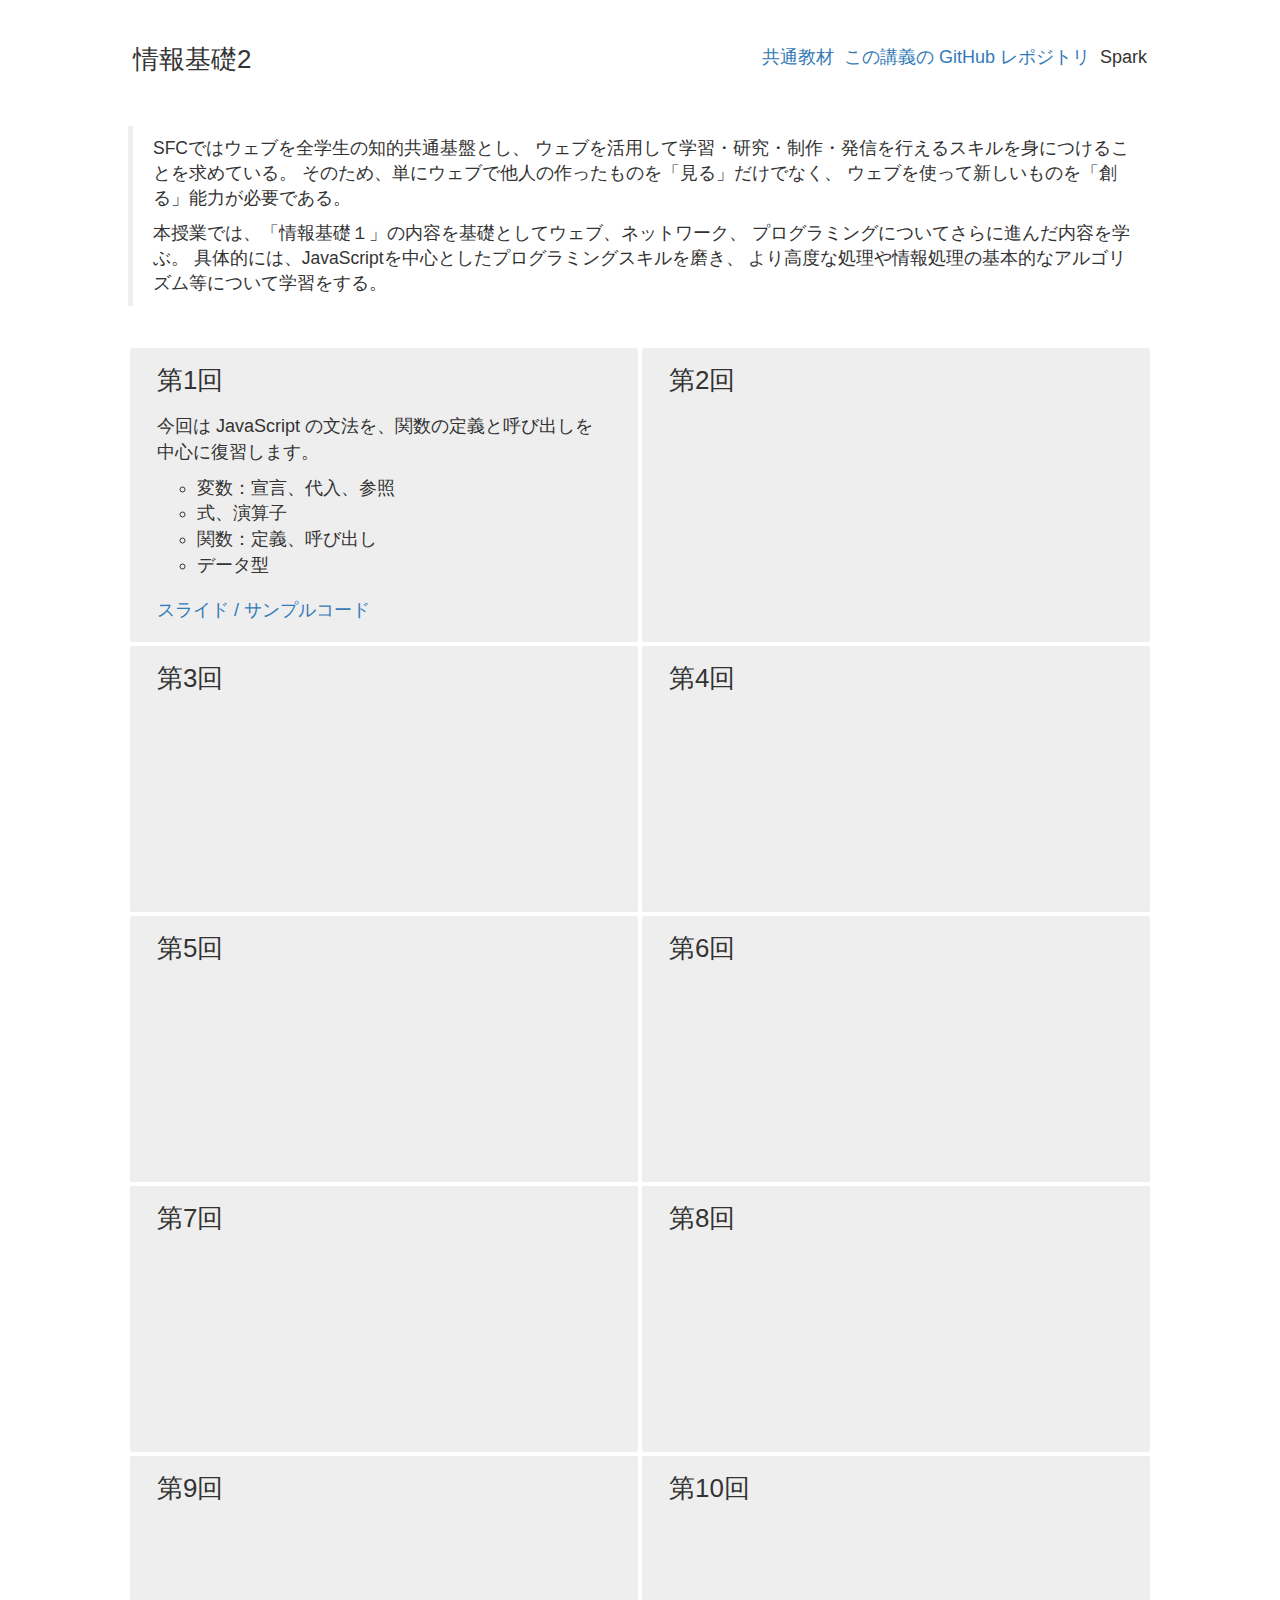
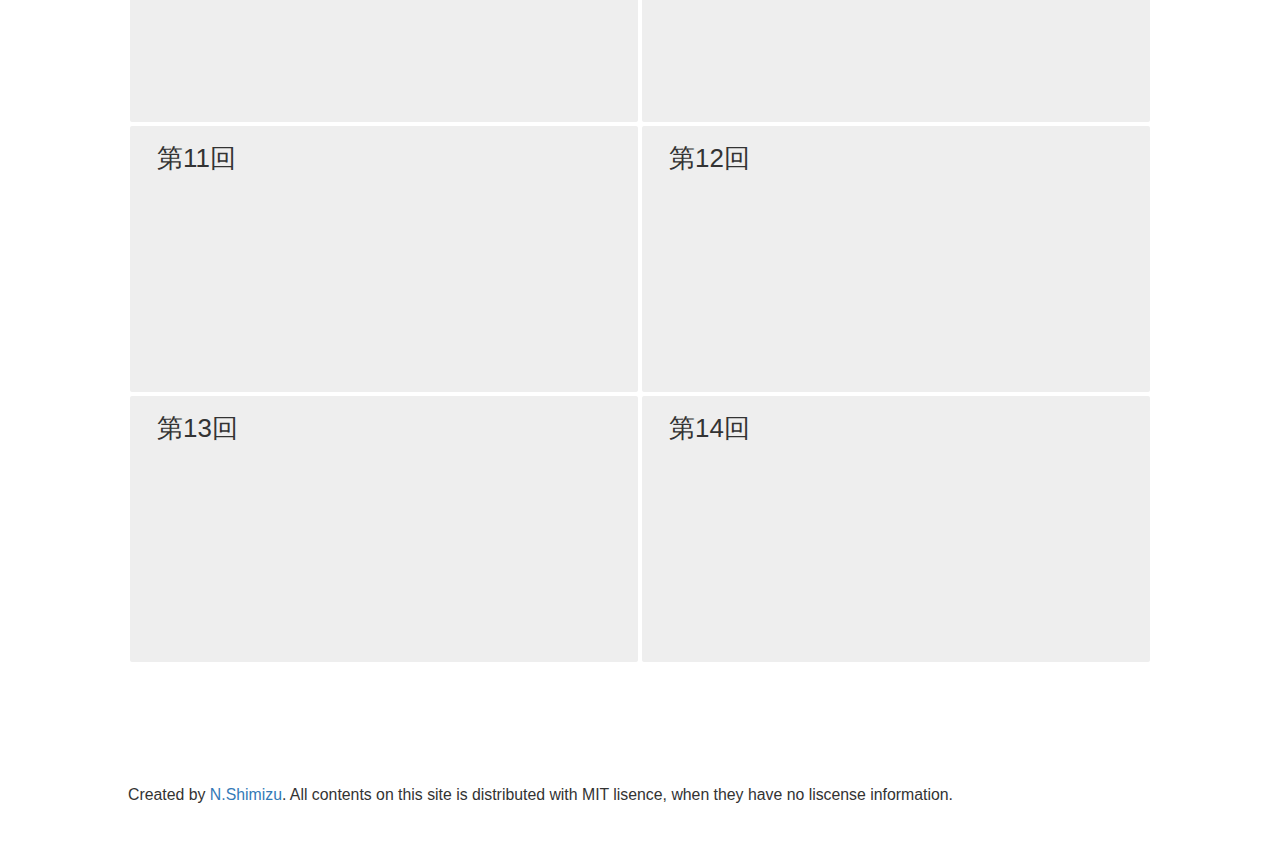
==== index.html @ 1fa98dc8 "initial commit" ====
<!doctypeE html>
<html lang="ja">
  <head>
    <meta charset="utf-8">
    <meta http-equiv="X-UA-Compatible" content="IE=edge">
    <meta name="viewport" content="width=device-width, initial-scale=1">
    <meta name="description" content="慶應義塾大学湘南藤沢キャンパスで清水が担当している講義、情報基礎2の講義サイトです。">
    <meta name="author" content="N.Shimizu">
    <title>情報基礎2</title>

    <link rel="stylesheet" href="https://maxcdn.bootstrapcdn.com/bootstrap/3.3.5/css/bootstrap.min.css">
    <link rel="stylesheet" href="css/ronpro2015f.css">
  </head>

  <body>
    <article>
      <header>
        <h1>情報基礎2</h1>
        <nav>
          <ul>
            <li><a href="https://ipl.sfc.keio.ac.jp/text/info2-2015-9">共通教材</a></li>
            <li><a href="https://github.com/ronpro2015s/">この講義の GitHub レポジトリ</a></li>
            <li>Spark</li>
          </ul>
        </nav>
      </header>
      <section>
        <blockquote>
          <p>
            SFCではウェブを全学生の知的共通基盤とし、
            ウェブを活用して学習・研究・制作・発信を行えるスキルを身につけることを求めている。
            そのため、単にウェブで他人の作ったものを「見る」だけでなく、
            ウェブを使って新しいものを「創る」能力が必要である。
          </p>
          <p>
            本授業では、「情報基礎１」の内容を基礎としてウェブ、ネットワーク、
            プログラミングについてさらに進んだ内容を学ぶ。
            具体的には、JavaScriptを中心としたプログラミングスキルを磨き、
            より高度な処理や情報処理の基本的なアルゴリズム等について学習をする。
          </p>
         </blockquote>
      <section id="slides">
        <ul data-role="slide-list">
          <li>
            <h3 id="lecture01">第1回</h3>
            <p>
              今回は JavaScript の文法を、関数の定義と呼び出しを中心に復習します。
            </p>
            <ul>
              <li>変数：宣言、代入、参照</li>
              <li>式、演算子</li>
              <li>関数：定義、呼び出し</li>
              <li>データ型</li>
            </ul>
            <nav>
              <a href="01/">スライド</a>
              <a href="https://github.com/ronpro2015f/lecture01/">サンプルコード</a>
            </nav>
          </li>
          <li><h3 id="lecture02">第2回</h3></li>
          <li><h3 id="lecture03">第3回</h3></li>
          <li><h3 id="lecture04">第4回</h3></li>
          <li><h3 id="lecture05">第5回</h3></li>
          <li><h3 id="lecture06">第6回</h3></li>
          <li><h3 id="lecture07">第7回</h3></li>
          <li><h3 id="lecture08">第8回</h3></li>
          <li><h3 id="lecture09">第9回</h3></li>
          <li><h3 id="lecture10">第10回</h3></li>
          <li><h3 id="lecture11">第11回</h3></li>
          <li><h3 id="lecture12">第12回</h3></li>
          <li><h3 id="lecture13">第13回</h3></li>
          <li><h3 id="lecture14">第14回</h3></li>
        </ul>
      </section>
      <footer>
        <p>
          Created by <a id="https://github.com/chikoski/">N.Shimizu</a>.
          All contents on this site is distributed with MIT lisence, when they have no liscense information.
        </p>
      </footer>
    </article>
  </body>
</html>
---- css/ronpro2015f.css ----
body{
  font-size: 18px;
}
article{
  max-width: 1024px;
  margin: 4rem auto;
}
header{
  display: flex;
  align-items: flex-start;
}
header > h1{
  font-size: 144%;
  margin: .5rem;
  flex-grow: 2;
}
header > nav >ul {
  display: flex;
  flex-grow: 1;
}
header > nav > ul > li{
  display: block;
  margin: .5rem;
  list-style: none;  
}
section{
  margin: 4rem 0;
}
h3{
  font-size: 144%;
  margin: 0;
  margin-bottom: 2rem;
}
[data-role=slide-list]{
  padding-left: 0;  
  display: flex;
  flex-wrap: wrap;
}
[data-role=slide-list] > li{
  display: block;
  box-sizing: border-box;
  list-style: none;
  width: 50%;
  min-height: 15em;
  margin: 0;
  padding: 1em 1.5em;
  border: solid 2px white;
  border-radius: 4px;
  background-color: #eee;
}
[data-role=slide-list] > li nav{
  margin-top: 2rem;
}
[data-role=slide-list] > li nav a:after{
  content: "/";
  margin-left: .5rem;
}
[data-role=slide-list] > li nav a:last-child:after{
  content: "";
}
footer{
  font-size: 88%;
  margin-top: 12rem;
}
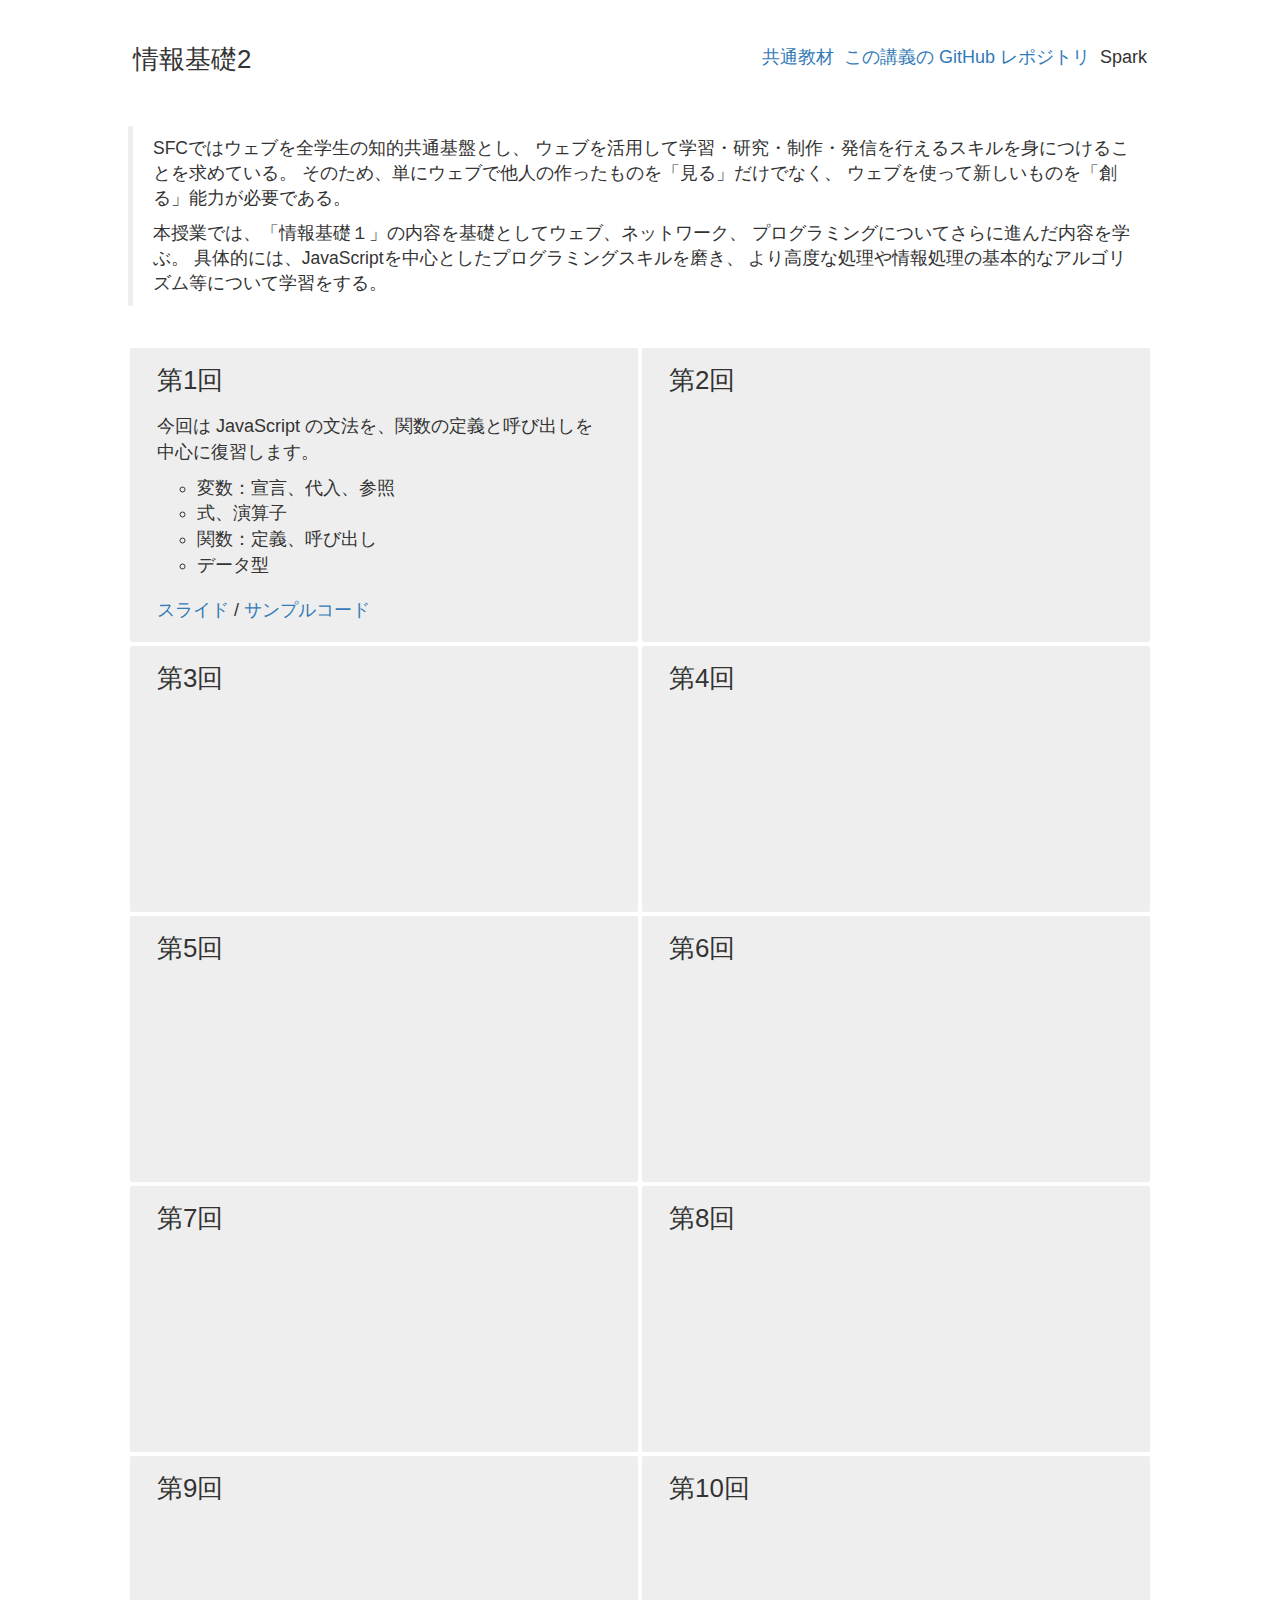
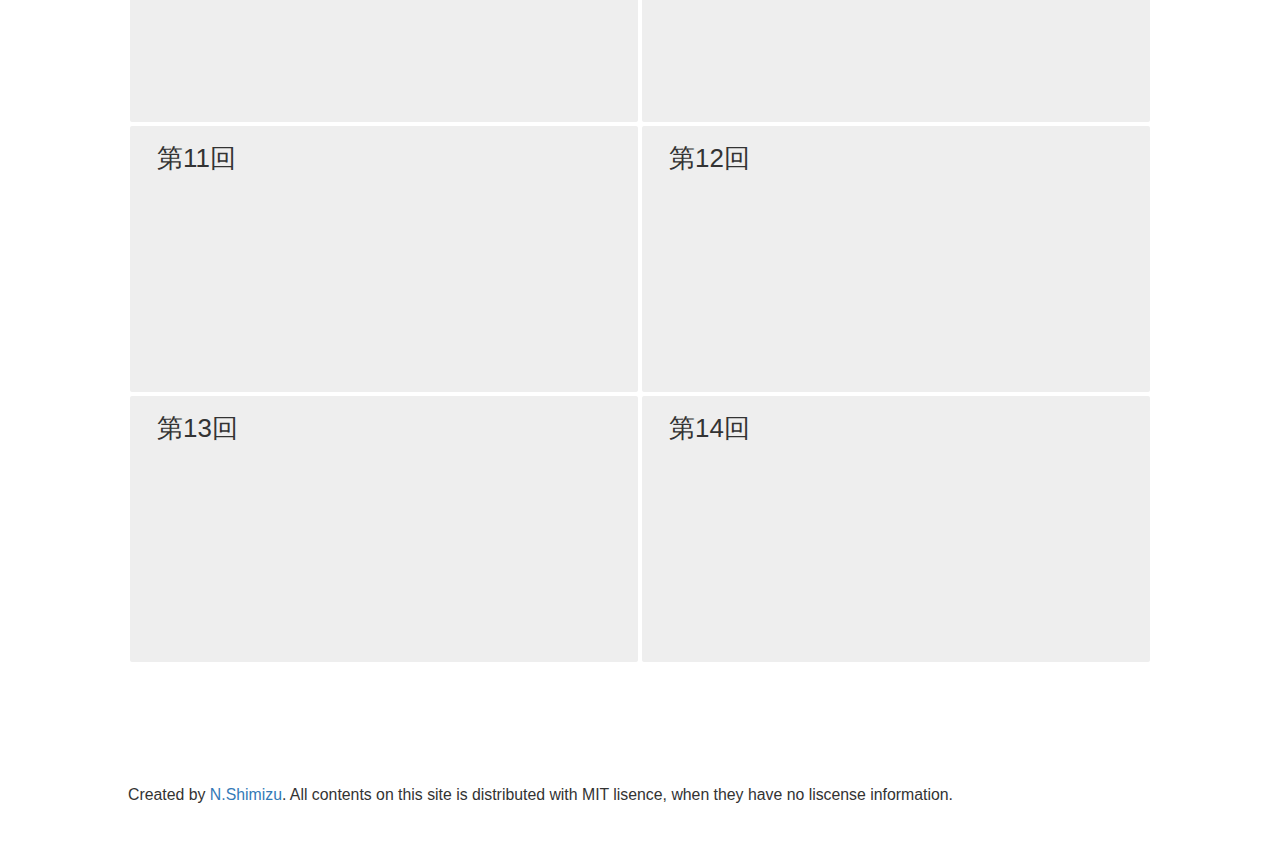
==== commit 5c22f273: "各講義資料へのナビゲーションの記法を変更" ====
--- a/index.html
+++ b/index.html
@@ -53,8 +53,10 @@
               <li>データ型</li>
             </ul>
             <nav>
-              <a href="01/">スライド</a>
-              <a href="https://github.com/ronpro2015f/lecture01/">サンプルコード</a>
+              <ul>
+                <li><a href="01/">スライド</a></li>
+                <li><a href="https://github.com/ronpro2015f/lecture01/">サンプルコード</a></li>
+              </ul>
             </nav>
           </li>
           <li><h3 id="lecture02">第2回</h3></li>
--- a/css/ronpro2015f.css
+++ b/css/ronpro2015f.css
@@ -51,11 +51,23 @@
 [data-role=slide-list] > li nav{
   margin-top: 2rem;
 }
-[data-role=slide-list] > li nav a:after{
+[data-role=slide-list] > li nav > ul{
+  padding-left: 0;
+  display: flex;
+}
+[data-role=slide-list] > li nav > ul > li{
+  display: block;
+  list-style: none;
+  margin-left: .5rem;
+}
+[data-role=slide-list] > li nav > ul > li:first-child{
+  margin-left: 0;
+}
+[data-role=slide-list] > li nav li:after{
   content: "/";
   margin-left: .5rem;
 }
-[data-role=slide-list] > li nav a:last-child:after{
+[data-role=slide-list] > li nav li:last-child:after{
   content: "";
 }
 footer{
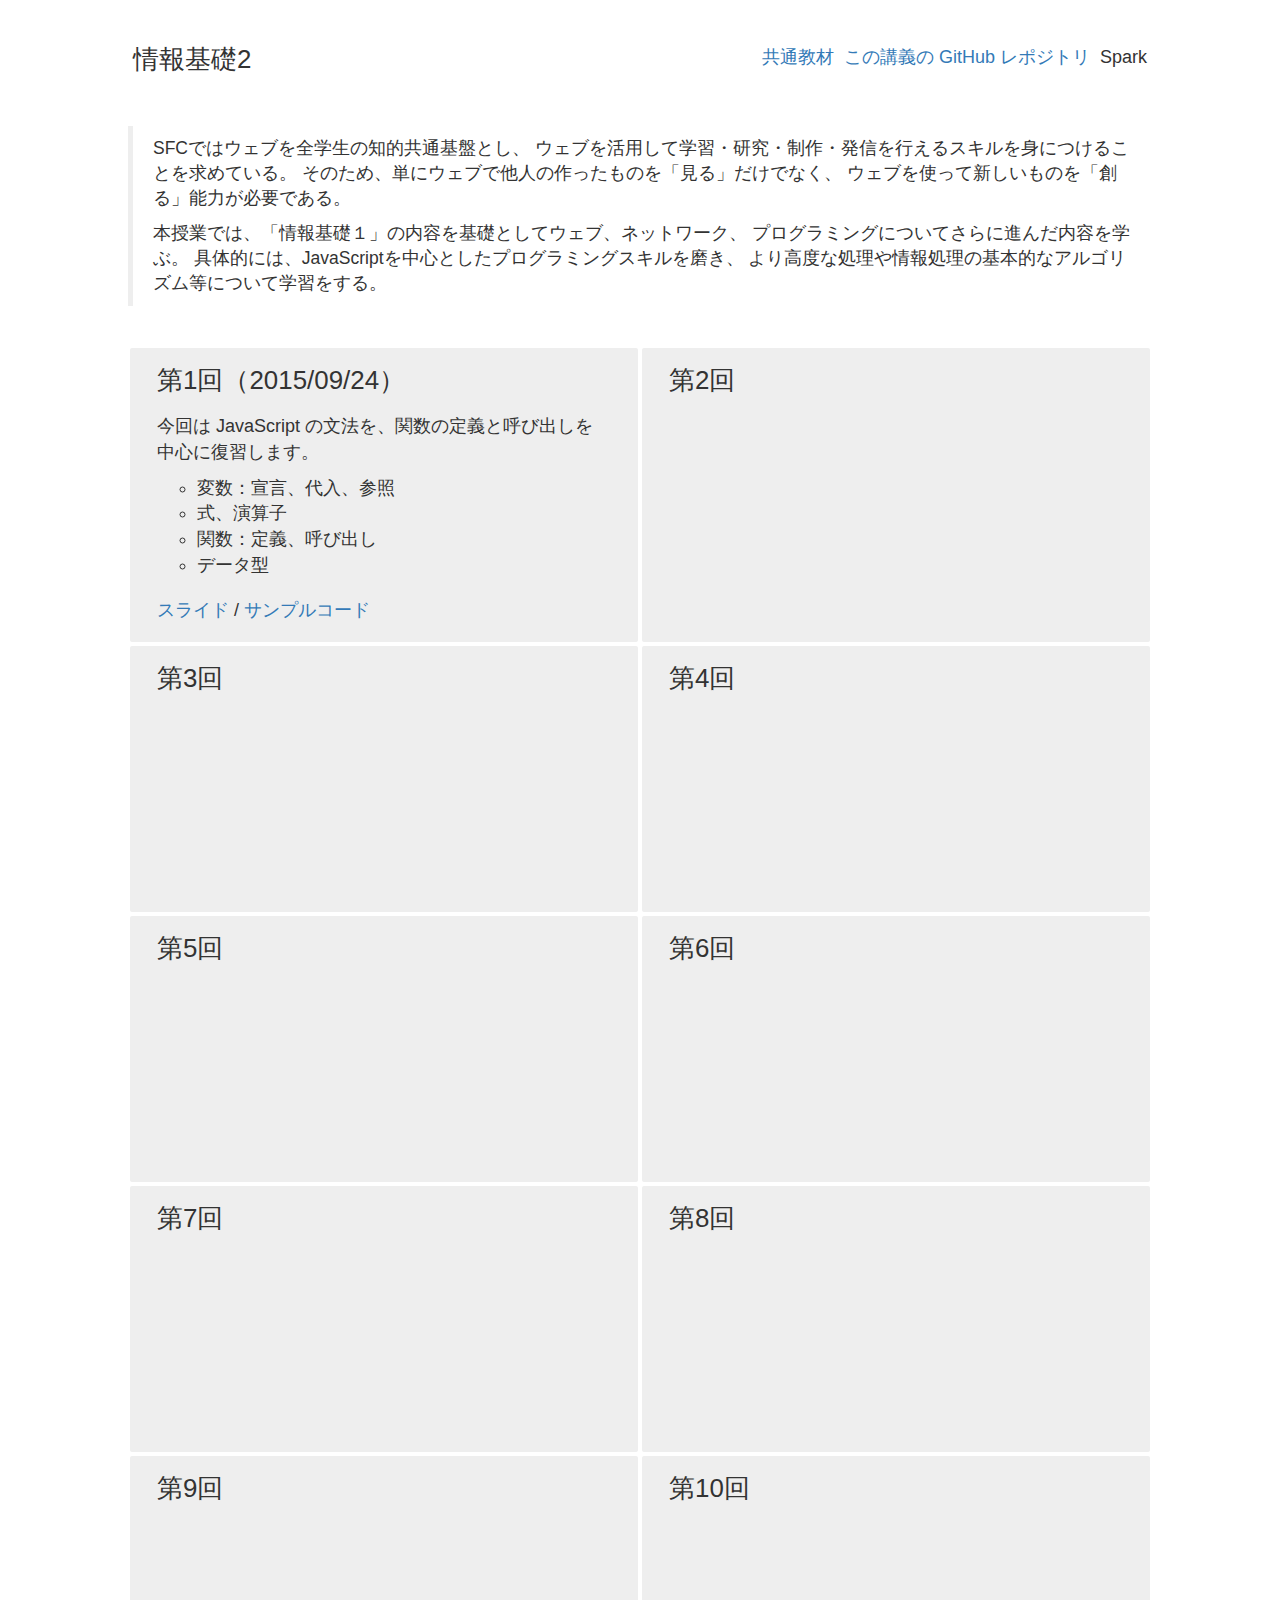
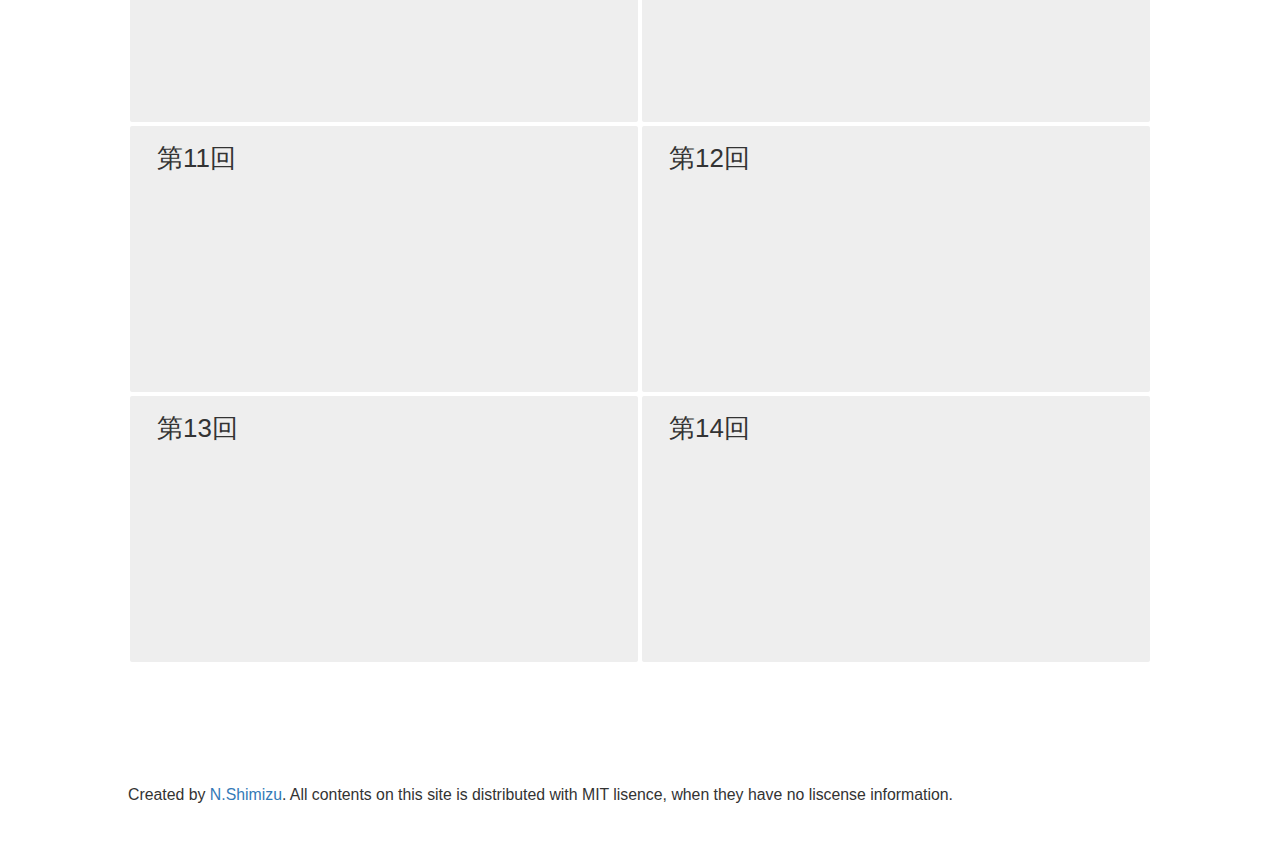
==== commit 38a2179e: "日付を追加" ====
--- a/index.html
+++ b/index.html
@@ -42,7 +42,7 @@
       <section id="slides">
         <ul data-role="slide-list">
           <li>
-            <h3 id="lecture01">第1回</h3>
+            <h3 id="lecture01">第1回（2015/09/24）</h3>
             <p>
               今回は JavaScript の文法を、関数の定義と呼び出しを中心に復習します。
             </p>
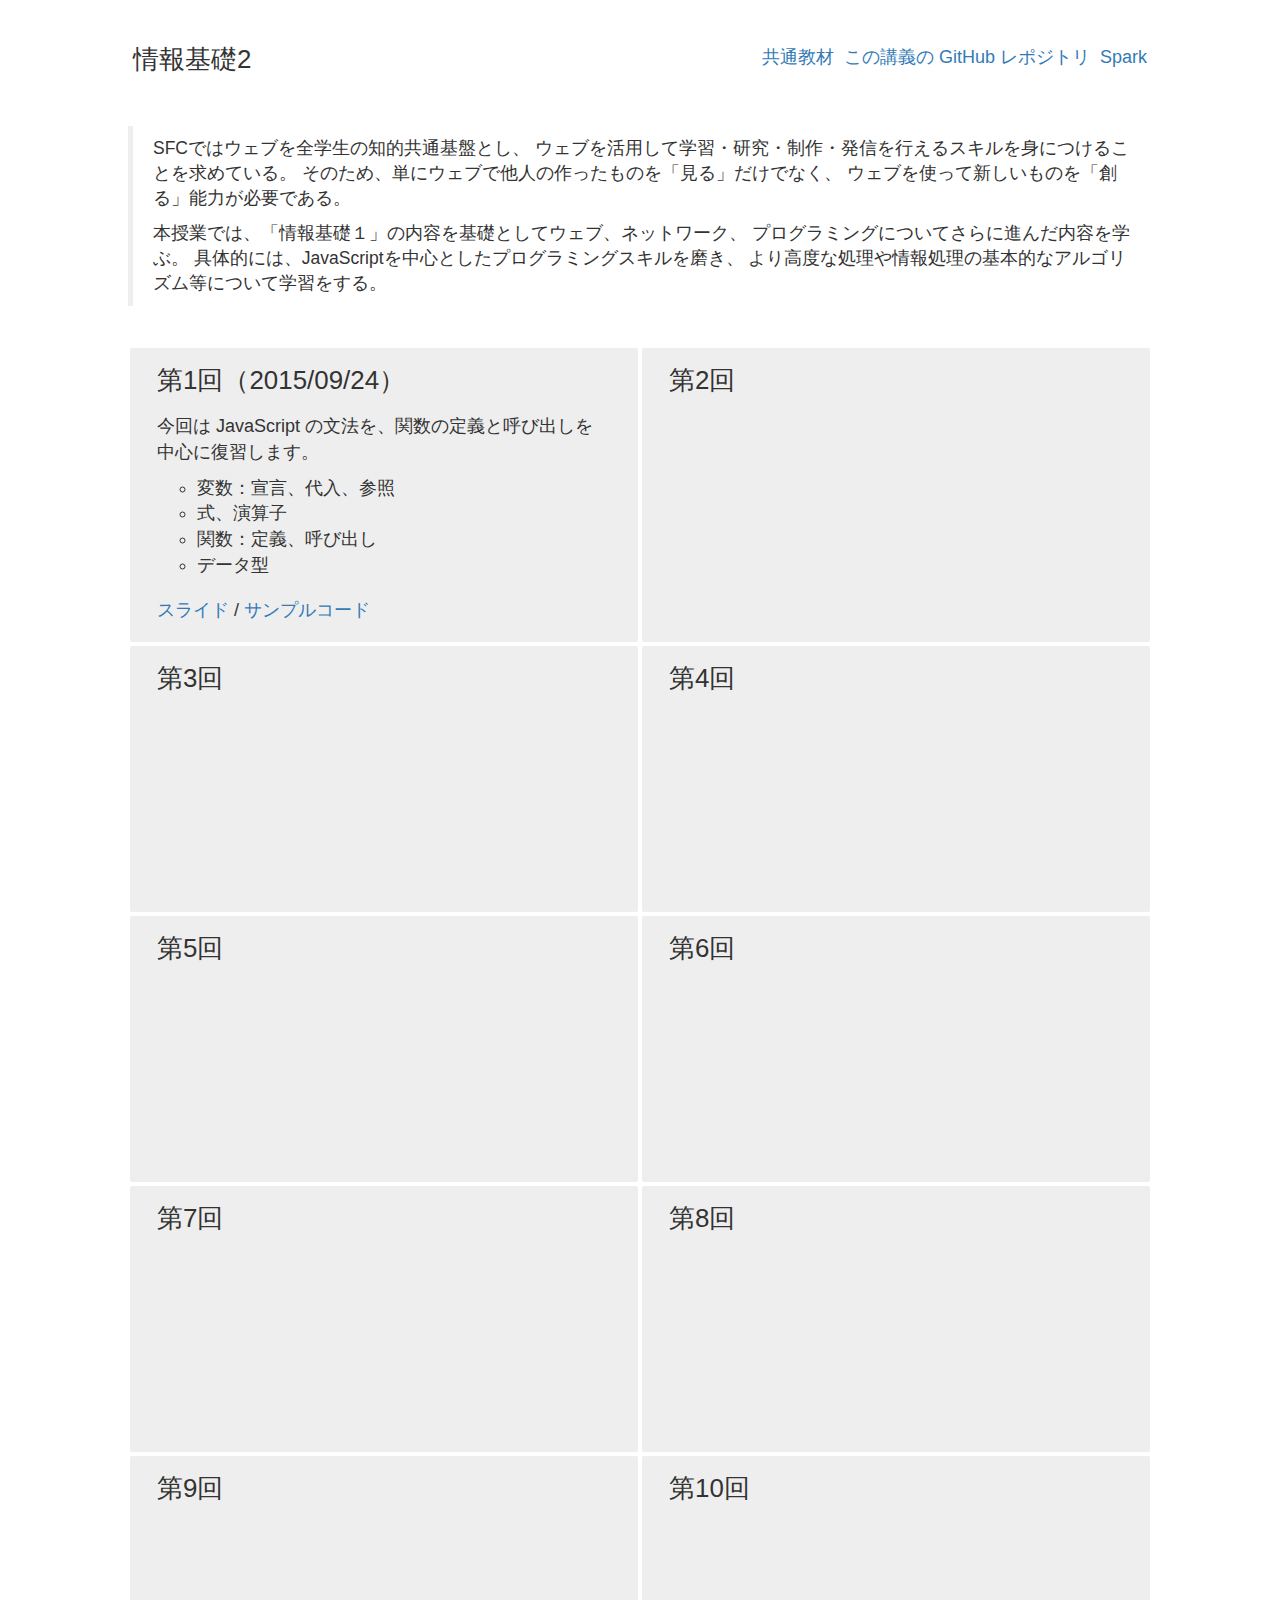
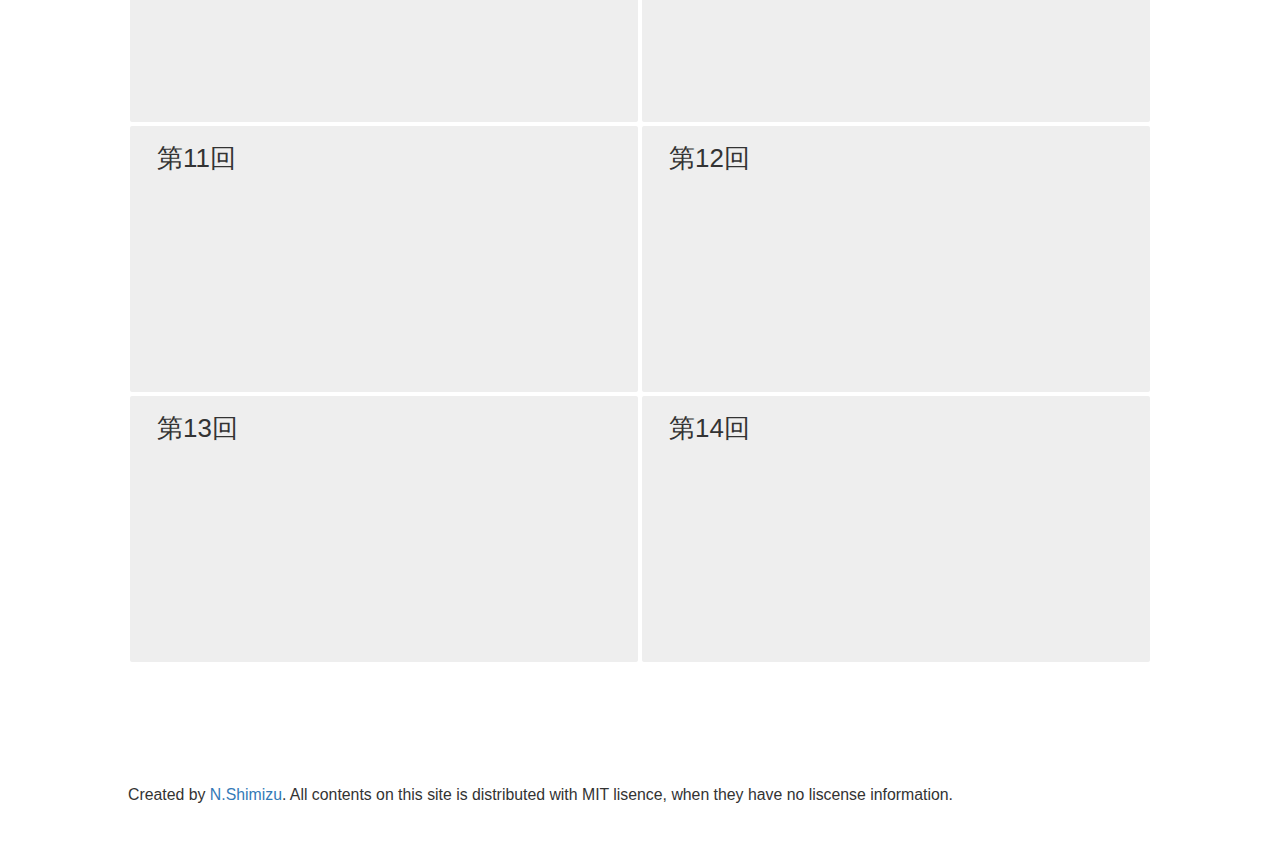
==== commit eea9a6bc: "Sparkへのリンクを追加" ====
--- a/index.html
+++ b/index.html
@@ -20,7 +20,7 @@
           <ul>
             <li><a href="https://ipl.sfc.keio.ac.jp/text/info2-2015-9">共通教材</a></li>
             <li><a href="https://github.com/ronpro2015s/">この講義の GitHub レポジトリ</a></li>
-            <li>Spark</li>
+            <li><a href="https://web.ciscospark.com/">Spark</a></li>
           </ul>
         </nav>
       </header>
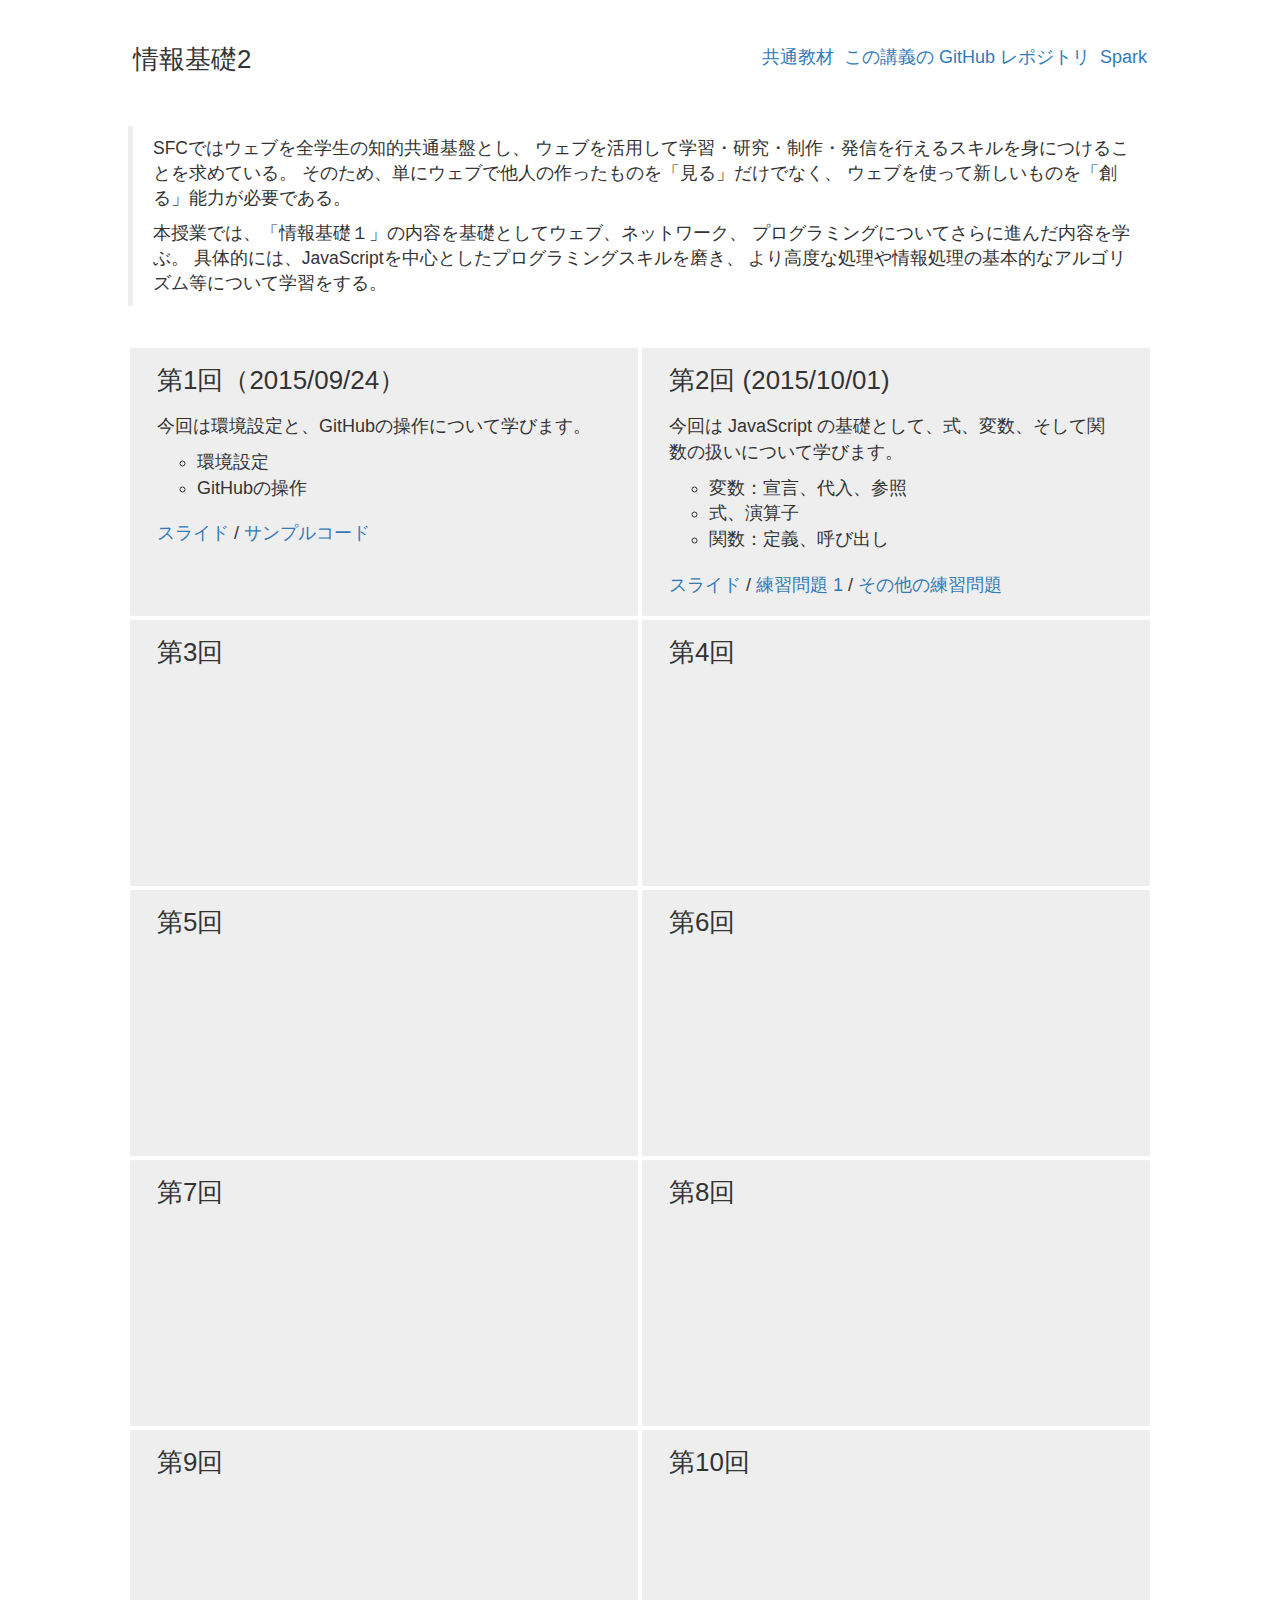
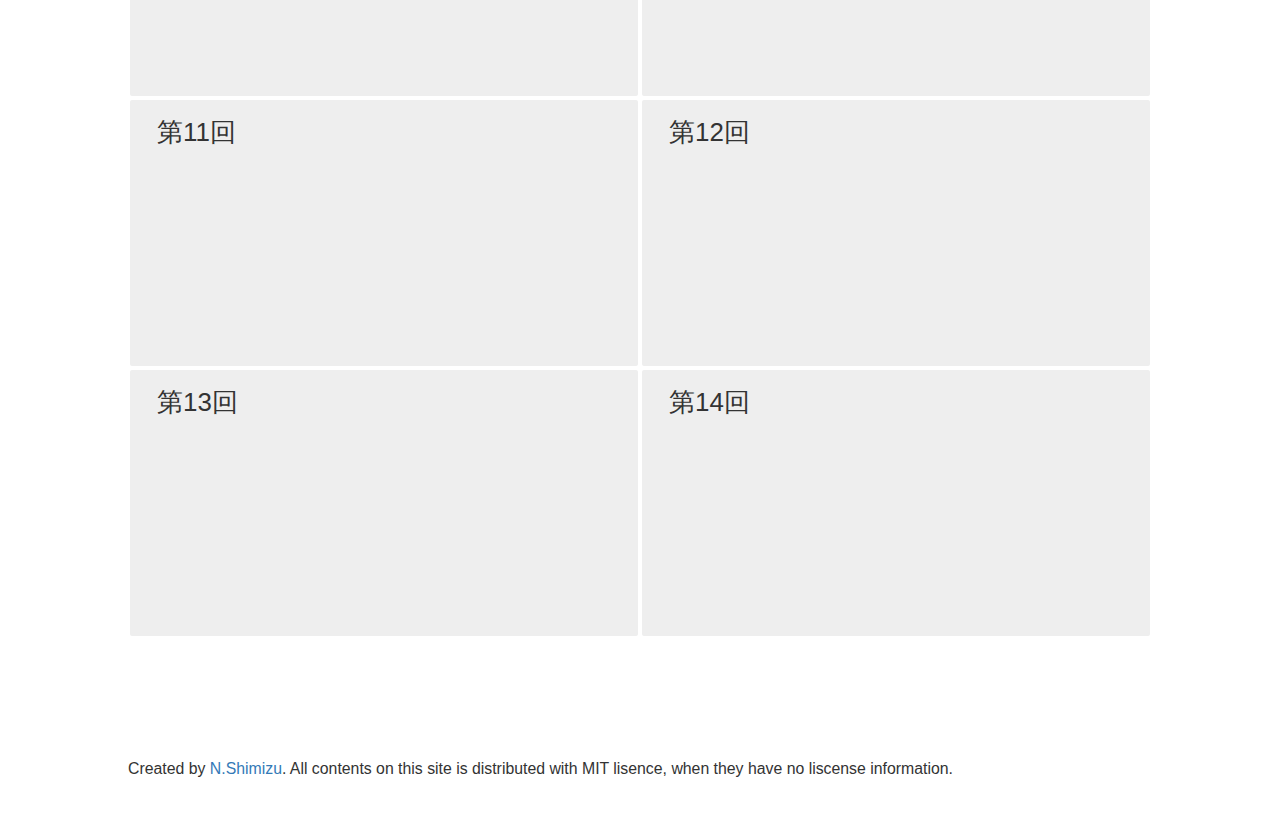
==== commit 49971540: "トップページを更新" ====
--- a/index.html
+++ b/index.html
@@ -19,7 +19,7 @@
         <nav>
           <ul>
             <li><a href="https://ipl.sfc.keio.ac.jp/text/info2-2015-9">共通教材</a></li>
-            <li><a href="https://github.com/ronpro2015s/">この講義の GitHub レポジトリ</a></li>
+            <li><a href="https://github.com/ronpro2015f/">この講義の GitHub レポジトリ</a></li>
             <li><a href="https://web.ciscospark.com/">Spark</a></li>
           </ul>
         </nav>
@@ -44,13 +44,11 @@
           <li>
             <h3 id="lecture01">第1回（2015/09/24）</h3>
             <p>
-              今回は JavaScript の文法を、関数の定義と呼び出しを中心に復習します。
+              今回は環境設定と、GitHubの操作について学びます。
             </p>
             <ul>
-              <li>変数：宣言、代入、参照</li>
-              <li>式、演算子</li>
-              <li>関数：定義、呼び出し</li>
-              <li>データ型</li>
+              <li>環境設定</li>
+              <li>GitHubの操作</li>
             </ul>
             <nav>
               <ul>
@@ -59,7 +57,22 @@
               </ul>
             </nav>
           </li>
-          <li><h3 id="lecture02">第2回</h3></li>
+          <li>
+            <h3 id="lecture02">第2回 (2015/10/01)</h3>
+            <p>今回は JavaScript の基礎として、式、変数、そして関数の扱いについて学びます。</p>
+            <ul>
+              <li>変数：宣言、代入、参照</li>
+              <li>式、演算子</li>
+              <li>関数：定義、呼び出し</li>
+            </ul>
+            <nav>
+              <ul>
+                <li><a href="02/">スライド</a></li>
+                <li><a href="https://github.com/ronpro2015f/ex02-1/">練習問題 1</a></li>
+                <li><a href="https://github.com/ronpro2015f/lecture02/">その他の練習問題</a></li>
+              </ul>
+            </nav>
+          </li>
           <li><h3 id="lecture03">第3回</h3></li>
           <li><h3 id="lecture04">第4回</h3></li>
           <li><h3 id="lecture05">第5回</h3></li>
